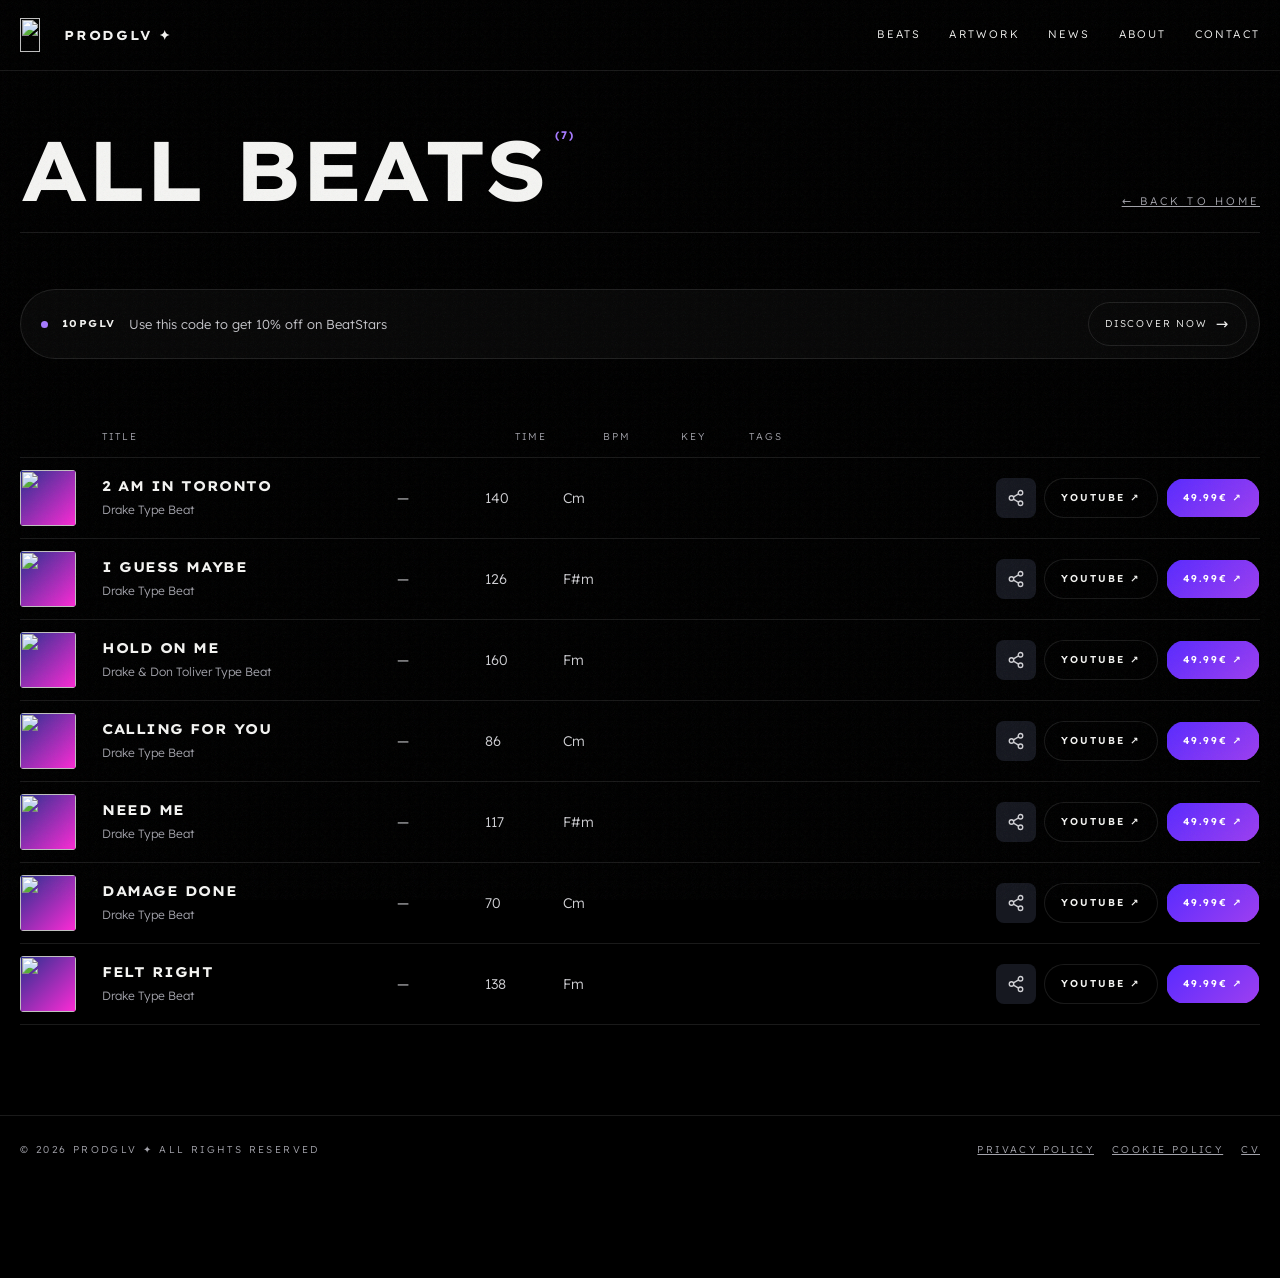
==== beats.html @ ba6c38db "Add files via upload" ====
<!DOCTYPE html>
<html lang="en">
<head>
  <meta charset="utf-8">
  <meta name="viewport" content="width=device-width, initial-scale=1, viewport-fit=cover">
  <title>All beats — prodGLV</title>
  <meta name="description" content="All the beats by prodGLV. Listen, share and get them on BeatStars.">
  <link rel="icon" href="img/logo.png">
  <link href="https://fonts.googleapis.com/css2?family=Lexend+Exa:wght@400;700&family=Lexend:wght@300;400;600&display=swap" rel="stylesheet">
  <link rel="stylesheet" href="style.css">
</head>
<body>
<a class="skip" href="#list">Skip to content</a>
<div class="grain"></div>

<!-- ======== HEADER (same as the home page) ======== -->
<header>
  <div class="wrap bar">
    <a class="brand" href="index.html"><img src="images/imglogoglv.png" alt="" width="34" height="34">prodGLV ✦</a>
    <nav id="nav">
      <a href="beats.html">Beats</a><a href="index.html#artwork">Artwork</a><a href="index.html#news">News</a><a href="index.html#about">About</a><a href="index.html#contact">Contact</a>
    </nav>
    <button class="burger" id="bg">Menu</button>
  </div>
</header>

<!-- ======== ALL BEATS — the list is built from config.js ======== -->
<main class="bp">
  <div class="wrap">
    <div class="sh">
      <h2>All beats<sup id="count"></sup></h2>
      <small><a href="index.html#beats" style="text-decoration:underline">← Back to home</a></small>
    </div>

    <div class="chips" id="tagChips"></div>

    <div class="bl-cols" aria-hidden="true">
      <span></span><span>Title</span><span>Time</span><span>BPM</span><span>Key</span><span>Tags</span><span></span>
    </div>
    <div id="list"></div>
    <p class="bl-empty" id="empty" hidden>No beats with this tag yet.</p>
  </div>
</main>

<!-- ======== FOOTER ======== -->
<footer>
  <div class="wrap">
    <span>© 2026 prodGLV ✦ All rights reserved</span>
    <span class="fl"><a href="index.html#privacy">Privacy Policy</a><a href="index.html#cookies">Cookie Policy</a><a href="cv.html">CV</a></span>
  </div>
</footer>

<script src="config.js"></script>
<script src="beats.js"></script>
</body>
</html>
---- style.css ----
/* =====================================================================
   style.css  —  colours, fonts, layout. Change colours in the :root block.
   ===================================================================== */

/* To use Monument Extended: install it locally, or host the .otf/.woff2 and add it to src below */
@font-face {
  font-family: "GLV Display";
  src: local("Monument Extended Ultrabold"),local("MonumentExtended-Ultrabold"),local("Monument Extended");
  font-weight: 700;
}

:root {
  --bg: #000;
  --fg: #f4f4f2;
  --dim: #a3a3ab;
  --panel: #080809;
  --line: rgba(255,255,255,.1);
  --acc: #a77bff;
  --grad: linear-gradient(135deg, #5a2bff, #9d3ff0);
  --ice: #9ff4ff;
  --h: "GLV Display","Lexend Exa","Arial Black",Impact,sans-serif;
  --b: "Lexend",system-ui,sans-serif;
  color-scheme: dark;
  box-sizing: border-box;
  padding-top: env(safe-area-inset-top,0px);
  padding-bottom: env(safe-area-inset-bottom,0px);
}

html {
  scroll-behavior: smooth;
  scroll-padding-top: env(safe-area-inset-top,0px);
}

*,*::before,*::after {
  box-sizing: border-box;
}

body {
  margin: 0;
  background: var(--bg);
  color: var(--fg);
  font-family: var(--b);
  font-weight: 300;
  font-size: 15px;
  line-height: 1.6;
  overflow-x: hidden;
}

a {
  color: inherit;
}

.wrap {
  width: min(1240px,100% - 40px);
  margin: auto;
}

/* ============================================================
   VIDEO BACKGROUND
   ============================================================ */
.vid {
  position: fixed;
  inset: 0;
  z-index: -3;
  background: radial-gradient(ellipse at 70% 20%,#1a1c26,#000 65%);
}

.vid video {
  position: absolute;
  inset: 0;
  width: 100%;
  height: 100%;
  object-fit: cover;
  opacity: .75;
  display: none;
}

.vid video.on {
  display: block;
}

.shade {
  position: fixed;
  inset: 0;
  z-index: -2;
  background: linear-gradient(180deg,rgba(0,0,0,.35),rgba(0,0,0,.85));
  pointer-events: none;
}

.grain {
  position: fixed;
  inset: 0;
  z-index: 50;
  pointer-events: none;
  opacity: .06;
  background-image: url("data:image/svg+xml,%3Csvg xmlns='http://www.w3.org/2000/svg' width='160' height='160'%3E%3Cfilter id='n'%3E%3CfeTurbulence baseFrequency='.9' numOctaves='2'/%3E%3C/filter%3E%3Crect width='160' height='160' filter='url(%23n)'/%3E%3C/svg%3E");
}

header {
  position: fixed;
  left: 0;
  right: 0;
  top: env(safe-area-inset-top,0px);
  z-index: 30;
  background: rgba(0,0,0,.55);
  backdrop-filter: blur(14px);
  border-bottom: 1px solid var(--line);
}

.bar {
  display: flex;
  align-items: center;
  justify-content: space-between;
  padding: 18px 0;
}

.brand {
  font-family: var(--h);
  font-weight: 700;
  font-size: 13px;
  letter-spacing: .14em;
  text-decoration: none;
  text-transform: uppercase;
}

nav {
  display: flex;
  gap: 28px;
}

nav a {
  font-size: 11px;
  letter-spacing: .2em;
  text-transform: uppercase;
  text-decoration: none;
  position: relative;
}

nav a::after {
  content: "";
  position: absolute;
  left: 0;
  right: 100%;
  bottom: -4px;
  height: 1px;
  background: #fff;
  transition: right .4s;
}

nav a:hover::after {
  right: 0;
}

.burger {
  display: none;
  background: none;
  border: 0;
  color: #fff;
  font: inherit;
  font-size: 11px;
  letter-spacing: .2em;
  cursor: pointer;
}

/* ============================================================
   HERO
   ============================================================ */
.hero {
  position: relative;
  height: 100svh;
  min-height: 600px;
  display: flex;
  flex-direction: column;
  justify-content: flex-end;
  padding-bottom: 7vh;
  overflow: hidden;
}

.hero .wrap {
  position: relative;
}

.kick {
  font-size: 11px;
  letter-spacing: .3em;
  text-transform: uppercase;
  color: var(--dim);
  margin-bottom: 18px;
  display: flex;
  gap: 14px;
  align-items: center;
}

.kick::before {
  content: "";
  width: 40px;
  height: 1px;
  background: var(--dim);
}

h1 {
  font-family: var(--h);
  font-weight: 700;
  margin: 0;
  line-height: .9;
  font-size: clamp(40px,12.4vw,190px);
  letter-spacing: -.045em;
  text-transform: uppercase;
  will-change: transform;
}

h1 span {
  display: block;
  overflow: hidden;
}

h1 span i {
  display: block;
  font-style: normal;
  transform: translateY(105%);
  animation: up 1.1s cubic-bezier(.2,.8,.2,1) .2s forwards;
}

h1 em {
  font-style: normal;
  color: var(--fg);
}

.logo-slot {
  position: absolute;
  right: 0;
  top: -60vh;
  width: clamp(90px,14vw,170px);
  aspect-ratio: 1;
  border: 1px solid var(--line);
  border-radius: 50%;
  display: grid;
  place-items: center;
  font-size: 9px;
  letter-spacing: .2em;
  text-transform: uppercase;
  color: var(--dim);
  text-align: center;
  background: rgba(0,0,0,.4);
  backdrop-filter: blur(8px);
  overflow: hidden;
}

.logo-slot img {
  width: 100%;
  height: 100%;
  object-fit: cover;
}

.brand {
  display: flex;
  align-items: center;
  gap: 10px;
}

.brand img {
  height: 34px;
  width: auto;
}

.badge {
  position: absolute;
  right: 0;
  bottom: 2vh;
  width: clamp(100px,13vw,150px);
  animation: spin 18s linear infinite;
}

.badge text {
  font-family: var(--h);
  font-size: 7.4px;
  letter-spacing: 0;
  fill: var(--fg);
  text-transform: uppercase;
}

.herofoot {
  display: flex;
  justify-content: space-between;
  align-items: flex-end;
  gap: 20px;
  flex-wrap: wrap;
  margin-top: 34px;
  padding-right: clamp(120px,16vw,190px);
}

.herofoot p {
  max-width: 36ch;
  margin: 0;
  color: #b9b9bf;
}

.cta {
  display: flex;
  gap: 10px;
  flex-wrap: wrap;
}

.btn {
  --fi: var(--grad);
  display: inline-flex;
  align-items: center;
  gap: 10px;
  text-decoration: none;
  font-size: 11px;
  letter-spacing: .2em;
  text-transform: uppercase;
  font-weight: 600;
  padding: 15px 24px;
  border: 1px solid var(--line);
  border-radius: 99px;
  background-color: transparent;
  background-image: var(--fi);
  background-repeat: no-repeat;
  background-position: left;
  background-size: 0 100%;
  color: var(--fg);
  cursor: pointer;
  font-family: var(--b);
  transition: background-size .7s cubic-bezier(.65,0,.25,1),color .3s .15s,border-color .3s;
}

.btn:hover,.btn:focus-visible {
  background-size: 100% 100%;
  color: #fff;
  border-color: var(--acc);
}

.btn.p {
  --fi: linear-gradient(#fff, #fff);
  background-image: var(--fi), var(--grad);
  background-size: 0 100%, 100% 100%;
  color: #fff;
  border-color: transparent;
}

.btn.p:hover, .btn.p:focus-visible {
  background-size: 100% 100%, 100% 100%;
  color: #000;
}

.btn.p:hover,.btn.p:focus-visible {
  border-color: #fff;
}

.vload {
  position: absolute;
  left: 20px;
  bottom: 10px;
  font-size: 10px;
  letter-spacing: .2em;
  text-transform: uppercase;
  color: var(--dim);
  cursor: pointer;
  background: none;
  border: 0;
  font-family: var(--b);
  z-index: 2;
}

.vload:hover {
  color: #fff;
}

.scroll {
  position: absolute;
  left: 50%;
  bottom: 14px;
  font-size: 10px;
  letter-spacing: .3em;
  color: var(--dim);
  transform: translateX(-50%);
  animation: blink 2s infinite;
}

/* ============================================================
   SHARED / MARQUEE / TITLES
   ============================================================ */
.marq {
  border-block: 1px solid var(--line);
  overflow: hidden;
  white-space: nowrap;
  padding: 22px 0;
  background: rgba(0,0,0,.7);
}

.marq div {
  display: inline-block;
  font-family: var(--h);
  font-weight: 700;
  font-size: clamp(28px,5vw,64px);
  text-transform: uppercase;
  letter-spacing: -.03em;
  animation: mq 26s linear infinite;
  color: var(--fg);
}

.marq b {
  color: var(--acc);
  -webkit-text-stroke: 0;
  font-weight: 400;
  margin: 0 .5em;
}

section {
  padding: 130px 0;
  background: var(--bg);
  position: relative;
}

.sh {
  display: flex;
  justify-content: space-between;
  align-items: flex-end;
  gap: 20px;
  flex-wrap: wrap;
  margin-bottom: 56px;
  border-bottom: 1px solid var(--line);
  padding-bottom: 22px;
}

.sh small {
  font-size: 11px;
  letter-spacing: .28em;
  color: var(--dim);
  text-transform: uppercase;
}

h2 {
  font-family: var(--h);
  font-weight: 700;
  font-size: clamp(30px,6.6vw,96px);
  margin: 0;
  line-height: .95;
  letter-spacing: -.04em;
  text-transform: uppercase;
}

h2 sup {
  font-family: var(--b);
  font-size: 11px;
  letter-spacing: .2em;
  color: var(--acc);
  vertical-align: top;
  margin-left: 10px;
}

.chips {
  display: flex;
  gap: 8px;
  flex-wrap: wrap;
  margin-bottom: 34px;
}

.chip {
  font: inherit;
  font-size: 11px;
  letter-spacing: .16em;
  text-transform: uppercase;
  padding: 10px 18px;
  border-radius: 99px;
  border: 1px solid var(--line);
  background: none;
  color: var(--dim);
  cursor: pointer;
  transition: .3s;
}

.chip:hover {
  color: #fff;
  border-color: #fff;
}

.chip.on {
  background: var(--fg);
  color: #000;
  border-color: var(--fg);
}

/* ============================================================
   MUSIC CARDS (BEATS)
   ============================================================ */
.grid {
  display: grid;
  gap: 22px;
  grid-template-columns: repeat(auto-fill,minmax(270px,1fr));
}

.card {
  background: var(--panel);
  border: 1px solid var(--line);
  border-radius: 6px;
  overflow: hidden;
  transition: border-color .4s,opacity .4s,transform .4s;
}

.card:hover,.card.live {
  border-color: rgba(167,123,255,.6);
}

.card.hide {
  display: none;
}

/* beat card: title bar (track_01) + lift on hover */
.wt {
  display: flex;
  justify-content: space-between;
  align-items: center;
  padding: 9px 14px;
  font-family: var(--h);
  font-size: 8px;
  letter-spacing: .2em;
  text-transform: uppercase;
  color: var(--dim);
  border-bottom: 1px solid var(--line);
  background: linear-gradient(180deg, #171923, #0d0e15);
}

.wt b { display: flex; gap: 5px; }
.wt b i { width: 8px; height: 8px; border-radius: 50%; background: var(--line); }
.wt b i:first-child { background: var(--acc); }

.card.rv.in { transition: transform .5s cubic-bezier(.2,.7,.2,1), border-color .4s, opacity 1s; }
.card.rv.in:hover { transform: translateY(-6px); }

.cover {
  position: relative;
  aspect-ratio: 1;
  overflow: hidden;
  display: grid;
  place-items: center;
  transform-style: preserve-3d;
  transition: transform .25s ease-out;
  cursor: pointer;
}

.cover::before {
  content: "";
  position: absolute;
  inset: 0;
  background: radial-gradient(circle at 30% 20%,rgba(255,255,255,.25),transparent 50%),linear-gradient(180deg,transparent 40%,rgba(0,0,0,.6));
}

.cover img {
  position: absolute;
  inset: 0;
  width: 100%;
  height: 100%;
  object-fit: cover;
}

.cover em {
  position: relative;
  font-family: var(--h);
  font-style: normal;
  font-weight: 700;
  font-size: clamp(40px,6vw,70px);
  letter-spacing: -.05em;
  color: rgba(255,255,255,.92);
  mix-blend-mode: overlay;
}

.num {
  background: rgba(0,0,0,.65);
  padding: 3px 8px;
  border-radius: 99px;
  position: absolute;
  left: 14px;
  top: 12px;
  font-size: 10px;
  letter-spacing: .2em;
  color: rgba(255,255,255,.8);
  z-index: 2;
}

.play {
  position: absolute;
  right: 14px;
  bottom: 14px;
  z-index: 2;
  width: 50px;
  height: 50px;
  border-radius: 50%;
  border: 0;
  background: var(--fg);
  color: #000;
  font-size: 13px;
  cursor: pointer;
  transition: transform .3s,background .3s;
}

.card:hover .play {
  transform: scale(1.1);
  background: var(--acc);
}

.eq {
  position: absolute;
  left: 14px;
  bottom: 14px;
  gap: 3px;
  align-items: flex-end;
  height: 26px;
  z-index: 2;
  display: none;
}

.eq i {
  width: 3px;
  background: var(--acc);
  animation: eq .6s ease-in-out infinite alternate;
}

.eq i:nth-child(2) {
  animation-delay: .15s;
}

.eq i:nth-child(3) {
  animation-delay: .3s;
}

.eq i:nth-child(4) {
  animation-delay: .45s;
}

.live .eq {
  display: flex;
}

.info {
  padding: 18px;
}

.info h3 {
  margin: 0;
  font-family: var(--h);
  font-weight: 700;
  font-size: 13px;
  letter-spacing: -.01em;
  text-transform: uppercase;
}

.meta {
  font-size: 12px;
  color: var(--dim);
  margin: 6px 0 16px;
}

.links {
  display: flex;
  gap: 8px;
  flex-wrap: wrap;
}

.links .btn {
  padding: 11px 16px;
  font-size: 10px;
}

/* ============================================================
   ARTWORK (falls while scrolling)
   ============================================================ */
#artwork {
  padding: 0;
  height: 340vh;
}

.stage {
  position: sticky;
  top: 0;
  height: 100svh;
  padding-top: 84px;
  display: flex;
  flex-direction: column;
  overflow: hidden;
}

.stage .sh {
  margin-bottom: 22px;
}

.cols {
  flex: 1;
  min-height: 0;
  display: grid;
  grid-template-columns: repeat(3,1fr);
  gap: 20px;
  overflow: hidden;
  position: relative;
  margin-bottom: 28px;
}

.col {
  display: flex;
  flex-direction: column;
  gap: 20px;
  will-change: transform;
}

.pc {
  position: relative;
  flex: 1;
  min-height: 0;
  overflow: hidden;
  border-radius: 4px;
  border: 1px solid var(--line);
}

.pc .ph {
  position: absolute;
  inset: 0;
  display: grid;
  place-items: end start;
  padding: 16px;
  transition: transform .9s cubic-bezier(.2,.8,.2,1);
}

.pc:hover .ph {
  transform: scale(1.07);
}

.pc img {
  position: absolute;
  inset: 0;
  width: 100%;
  height: 100%;
  object-fit: cover;
}

.pc span {
  background: rgba(0,0,0,.65);
  padding: 4px 10px;
  border-radius: 99px;
  position: relative;
  font-size: 10px;
  letter-spacing: .24em;
  text-transform: uppercase;
  text-shadow: 0 1px 8px #000;
}

.prog {
  position: absolute;
  right: 0;
  top: 0;
  bottom: 0;
  width: 2px;
  background: var(--line);
}

.prog i {
  display: block;
  width: 100%;
  height: 0;
  background: var(--grad);
}

/* ============================================================
   NEWS
   ============================================================ */
.row {
  display: grid;
  grid-template-columns: 140px 1fr 40px;
  gap: 24px;
  align-items: center;
  padding: 28px 0;
  border-bottom: 1px solid var(--line);
  text-decoration: none;
  transition: padding .4s,color .4s;
}

.row:hover {
  padding-left: 18px;
  color: var(--acc);
}

.row time {
  font-size: 11px;
  letter-spacing: .2em;
  color: var(--dim);
}

.row h3 {
  margin: 0 0 4px;
  font-family: var(--h);
  font-weight: 700;
  font-size: clamp(15px,2.2vw,24px);
  letter-spacing: -.02em;
  text-transform: uppercase;
}

.row p {
  margin: 0;
  color: var(--dim);
}

.row b {
  font-weight: 300;
  font-size: 22px;
  transition: transform .4s;
}

.row:hover b {
  transform: translateX(6px) rotate(-45deg);
}

/* ============================================================
   ABOUT
   ============================================================ */
.ab {
  display: grid;
  grid-template-columns: 1.2fr 1fr;
  gap: 60px;
  align-items: start;
}

.ab p {
  font-size: clamp(17px,2vw,24px);
  line-height: 1.5;
  color: #d0d0d4;
  margin: 0;
}

.stats {
  display: grid;
  grid-template-columns: 1fr 1fr;
  border-top: 1px solid var(--line);
}

.stats div {
  padding: 28px 0;
  border-bottom: 1px solid var(--line);
}

.stats div:nth-child(odd) {
  border-right: 1px solid var(--line);
  padding-right: 20px;
}

.stats div:nth-child(even) {
  padding-left: 24px;
}

.stats strong {
  display: block;
  font-family: var(--h);
  font-size: clamp(18px,2.6vw,32px);
  letter-spacing: -.05em;
}

.stats small {
  font-size: 11px;
  letter-spacing: .2em;
  color: var(--dim);
  text-transform: uppercase;
}

.soc {
  display: flex;
  gap: 10px;
  flex-wrap: wrap;
  margin-top: 44px;
}

footer {
  padding: 26px 0 120px;
  border-top: 1px solid var(--line);
  font-size: 10px;
  letter-spacing: .24em;
  text-transform: uppercase;
  color: var(--dim);
  background: var(--bg);
  position: relative;
}

footer .wrap {
  display: flex;
  justify-content: space-between;
  flex-wrap: wrap;
  gap: 10px;
}

.fbtn {
  font-size: 12px;
  padding: 20px 34px;
  gap: 14px;
}

.fbtn i {
  font-style: normal;
  transition: transform .5s;
  display: inline-block;
}

.fbtn[aria-expanded=true] i {
  transform: rotate(135deg);
}

.fp {
  width: 100%;
  max-height: 0;
  overflow: hidden;
  opacity: 0;
  transition: max-height .8s cubic-bezier(.2,.8,.2,1),opacity .6s;
}

.fp.open {
  max-height: 520px;
  opacity: 1;
}

.fp>div {
  border: 1px solid var(--line);
  border-radius: 6px;
  padding: 24px;
  display: grid;
  gap: 18px;
  max-width: 720px;
  background: var(--panel);
}

.fp small {
  font-size: 10px;
  letter-spacing: .24em;
  color: var(--dim);
  text-transform: uppercase;
}

.fp .chips {
  margin: 0;
}

.fp textarea {
  width: 100%;
  min-height: 110px;
  background: transparent;
  border: 1px solid var(--line);
  border-radius: 6px;
  color: var(--fg);
  font: inherit;
  padding: 14px;
  resize: vertical;
}

.fp textarea:focus {
  outline: none;
  border-color: var(--acc);
}

.fp .row2 {
  display: flex;
  gap: 10px;
  flex-wrap: wrap;
}

/* ============================================================
   MINI PLAYER
   ============================================================ */
.mp {
  position: fixed;
  left: 50%;
  bottom: calc(16px + env(safe-area-inset-bottom,0px));
  transform: translate(-50%,160%);
  z-index: 40;
  width: min(560px,100% - 28px);
  display: flex;
  align-items: center;
  gap: 14px;
  padding: 10px 14px;
  border: 1px solid var(--line);
  border-radius: 99px;
  background: rgba(10,10,12,.82);
  backdrop-filter: blur(16px);
  transition: transform .6s cubic-bezier(.2,.8,.2,1);
}

.mp.show {
  transform: translate(-50%,0);
}

.mp button {
  width: 38px;
  height: 38px;
  border-radius: 50%;
  border: 0;
  background: var(--acc);
  color: #000;
  cursor: pointer;
  flex: none;
}

.mp div {
  flex: 1;
  min-width: 0;
}

.mp strong {
  display: block;
  font-size: 11px;
  letter-spacing: .16em;
  text-transform: uppercase;
  white-space: nowrap;
  overflow: hidden;
  text-overflow: ellipsis;
}

.pb {
  height: 2px;
  background: var(--line);
  margin-top: 6px;
  border-radius: 2px;
  overflow: hidden;
}

.pb i {
  display: block;
  height: 100%;
  width: 0;
  background: var(--grad);
}

.mp a {
  font-size: 10px;
  letter-spacing: .2em;
  text-transform: uppercase;
  text-decoration: none;
  color: var(--dim);
  padding-right: 6px;
}

.mp a:hover {
  color: #fff;
}

/* ============================================================
   CURSOR
   ============================================================ */
.cur {
  position: fixed;
  left: 0;
  top: 0;
  z-index: 60;
  pointer-events: none;
  width: 12px;
  height: 12px;
  border-radius: 50%;
  background: var(--acc);
  mix-blend-mode: difference;
  display: none;
  transition: width .3s,height .3s;
  display: none;
  align-items: center;
  justify-content: center;
  font-size: 0;
  color: #000;
  letter-spacing: .15em;
}

.cur.big2 {
  width: 78px;
  height: 78px;
  mix-blend-mode: normal;
  font-size: 10px;
  font-weight: 600;
}

@media (pointer:fine) {
  .cur {
    display: flex;
  }
}

.rv {
  opacity: 0;
  transform: translateY(40px);
  transition: opacity 1s cubic-bezier(.2,.8,.2,1),transform 1s cubic-bezier(.2,.8,.2,1);
}

.rv.in {
  opacity: 1;
  transform: none;
}

@keyframes fl {
  50% {
    transform: translateY(-14px);
  }
}

@keyframes up {
  to {
    transform: none;
  }
}

@keyframes spin {
  to {
    transform: rotate(360deg);
  }
}

@keyframes mq {
  to {
    transform: translateX(-50%);
  }
}

@keyframes eq {
  from {
    height: 4px;
  }
  to {
    height: 26px;
  }
}

@keyframes blink {
  50% {
    opacity: .3;
  }
}

@media (max-width:820px) {
  nav {
    display: none;
  }
  .burger {
    display: block;
  }
  nav.open {
    display: flex;
    flex-direction: column;
    position: absolute;
    left: 0;
    right: 0;
    top: 100%;
    padding: 20px;
    background: #000;
    gap: 18px;
    mix-blend-mode: normal;
  }
  section {
    padding: 80px 0;
  }
  .ab {
    grid-template-columns: 1fr;
    gap: 36px;
  }
  .row {
    grid-template-columns: 1fr 30px;
  }
  .row time {
    grid-column: 1/-1;
  }
  .cols {
    grid-template-columns: 1fr 1fr;
  }
  .col:nth-child(3) {
    display: none;
  }
  .herofoot {
    padding-right: 0;
  }
  .badge {
    display: none;
  }
}

@media (prefers-reduced-motion:reduce) {
  * {
    animation: none!important;
    transition: none!important;
    scroll-behavior: auto;
  }
  .rv {
    opacity: 1;
    transform: none;
  }
  h1 span i {
    transform: none;
  }
}

.skip {
  position: absolute;
  left: -999px;
  top: 8px;
  z-index: 100;
  background: var(--acc);
  color: #000;
  padding: 10px 16px;
}

.skip:focus {
  left: 8px;
}

:focus-visible {
  outline: 2px solid var(--acc);
  outline-offset: 3px;
}

::placeholder {
  color: #9b9ba3;
}

.bw {
  display: grid;
  grid-template-columns: minmax(130px,230px) 1fr auto;
  gap: 28px;
  align-items: center;
  border: 1px solid var(--line);
  border-radius: 6px;
  padding: 20px;
  background: linear-gradient(100deg,#0d0f16,#050507);
}

.bwc {
  aspect-ratio: 1;
  border-radius: 4px;
  display: grid;
  place-items: center;
  font-size: 40px;
  color: #000;
  overflow: hidden;
  position: relative;
}

.bwc img {
  position: absolute;
  inset: 0;
  width: 100%;
  height: 100%;
  object-fit: cover;
}

.lab {
  font-size: 11px;
  letter-spacing: .24em;
  text-transform: uppercase;
  color: var(--acc);
}

.bwi h3 {
  font-family: var(--h);
  font-size: clamp(20px,3vw,36px);
  letter-spacing: -.04em;
  margin: 8px 0;
  text-transform: uppercase;
}

.bwi p {
  color: var(--dim);
  margin: 0 0 18px;
  max-width: 52ch;
}

.bwd {
  font-family: var(--h);
  font-weight: 700;
  font-size: clamp(34px,6vw,80px);
  letter-spacing: -.05em;
  background: var(--grad);
  -webkit-background-clip: text;
  background-clip: text;
  color: transparent;
}

.more {
  display: grid;
  place-items: center;
  border-style: dashed;
  min-height: 260px;
}

.more>div {
  padding: 24px;
  text-align: center;
}

.more small {
  display: block;
  font-size: 11px;
  letter-spacing: .24em;
  text-transform: uppercase;
  color: var(--dim);
  margin-bottom: 16px;
}

.more .links {
  justify-content: center;
}

.fl {
  display: flex;
  gap: 18px;
  flex-wrap: wrap;
}

.fl a,.fl button {
  background: none;
  border: 0;
  color: var(--dim);
  font: inherit;
  letter-spacing: inherit;
  text-transform: inherit;
  cursor: pointer;
  text-decoration: underline;
  padding: 0;
}

.fl a:hover,.fl button:hover {
  color: #fff;
}

.v {
  position: fixed;
  inset: 0;
  z-index: 80;
  background: #000;
  overflow: auto;
  display: none;
}

.v.open {
  display: block;
}

.vc {
  width: min(780px,100% - 40px);
  margin: auto;
  padding: 90px 0 120px;
  color: #d0d0d4;
}

.vc h2 {
  font-size: clamp(26px,5vw,52px);
  margin-bottom: 8px;
}

.vc h3 {
  font-family: var(--h);
  font-size: 13px;
  letter-spacing: .1em;
  text-transform: uppercase;
  margin: 34px 0 8px;
  color: #fff;
}

.vc a {
  color: var(--acc);
}

.vc li {
  margin: 6px 0;
}

.vc small {
  color: var(--dim);
}

.vx {
  position: fixed;
  top: calc(16px + env(safe-area-inset-top,0px));
  right: 20px;
  z-index: 90;
}

@media (max-width:820px) {
  .bw {
    grid-template-columns: 1fr;
  }
}


/* ============================================================
   CONTACT (email, social links and the "Contact me" panel)
   ============================================================ */
.ct {
  display: grid;
  gap: 22px;
  justify-items: start;
  max-width: 760px;
}

.ct h3 {
  margin: 0;
  font-family: var(--h);
  font-weight: 700;
  font-size: clamp(26px, 5.4vw, 64px);
  letter-spacing: -.05em;
  line-height: 1;
  text-transform: uppercase;
}

.ct h3 em { font-style: normal; color: var(--acc); }
.ct p { margin: 0; font-size: 16px; color: #d0d0d4; max-width: 56ch; }
.mail { font-size: 15px; letter-spacing: .05em; color: var(--fg); text-decoration: underline; text-underline-offset: 4px; }
.mail:hover { color: var(--acc); }
.ct .soc { margin-top: 6px; }
.ct .fp { margin-top: 4px; }
/* ============================================================
   BEAT OF THE WEEK: red theme (only affects #botw)
   To undo: delete this whole block.
   ============================================================ */
#botw {
  --acc:  #ff5a5a;                                        /* small red: label, hover border */
  --grad: linear-gradient(135deg, #a50f1c, #e0262f);      /* red gradient: the button */
}

#botw .bw {
  background: linear-gradient(100deg, #2a0508, #050507);  /* dark red box */
  border-color: rgba(255, 60, 60, .35);
}

#botw .bwd {
  background: linear-gradient(135deg, #ff2a2a, #ff7a3b);  /* the big -40% */
  -webkit-background-clip: text;
  background-clip: text;
  color: transparent;
}
/* ============================================================
   BEAT OF THE WEEK: grows + animated red RGB-style glow (PC only)
   To undo: delete this whole block.
   ============================================================ */
@property --a {
  syntax: "<angle>";
  initial-value: 0deg;
  inherits: false;
}

@keyframes botw-spin {
  to { --a: 360deg; }
}

@media (hover: hover) and (pointer: fine) {

  #botw .bw.rv.in {
    position: relative;
    isolation: isolate;
    background: none;                               /* the fill moves to ::after */
    transition: transform .5s cubic-bezier(.2, .7, .2, 1),
                box-shadow .5s ease,
                border-color .5s ease;
  }

  /* the spinning red light (hidden until hover) */
  #botw .bw::before {
    content: "";
    position: absolute;
    inset: -3px;
    z-index: -1;
    border-radius: inherit;
    background: conic-gradient(from var(--a),
                #ff1a1a, #8a0000, #ff5a3c, #d1001f, #4a0000, #ff1a1a);
    filter: blur(7px);                              /* softness of the glow */
    opacity: 0;
    transition: opacity .5s ease;
    animation: botw-spin 4s linear infinite;        /* speed: smaller = faster */
  }

  /* the dark box itself, drawn on top of the light */
  #botw .bw::after {
    content: "";
    position: absolute;
    inset: 0;
    z-index: -1;
    border-radius: inherit;
    background: linear-gradient(100deg, #2a0508, #050507);
  }

  #botw .bw.rv.in:hover {
    transform: scale(1.03);
    z-index: 2;
    border-color: rgba(255, 60, 60, .8);
    box-shadow: 0 0 60px rgba(255, 30, 30, .25);
  }

  #botw .bw.rv.in:hover::before { opacity: 1; }
}
/* ============================================================
   BEAT OF THE WEEK: big glowing "-40% / OFF" swap on hover (PC only)
   To undo: delete this whole block (and restore the script.js line).
   ============================================================ */
#botw .bwd {
  display: grid;
  justify-items: end;
  background: none;                       /* the gradient now lives on the two spans */
  -webkit-background-clip: border-box;
  background-clip: border-box;
  color: inherit;
}

#botw .bwd span {
  grid-area: 1 / 1;                       /* both words sit in the same spot */
  background: linear-gradient(135deg, #ff2a2a, #fffb01);
  -webkit-background-clip: text;
  background-clip: text;
  color: transparent;
}

#botw .bwd .n { opacity: 1; }
#botw .bwd .o { opacity: 0; }             /* OFF is hidden until you hover */

@keyframes botw-show-n { 0%, 45% { opacity: 1; } 55%, 95% { opacity: 0; } 100% { opacity: 1; } }
@keyframes botw-show-o { 0%, 45% { opacity: 0; } 55%, 95% { opacity: 1; } 100% { opacity: 0; } }

@keyframes botw-pulse {
  from { filter: drop-shadow(0 0 8px  rgba(255, 40, 40, .55)) drop-shadow(0 0 22px rgba(255, 30, 30, .35)); }
  to   { filter: drop-shadow(0 0 16px rgba(255, 60, 60, .90)) drop-shadow(0 0 44px rgba(255, 30, 30, .60)); }
}

@media (hover: hover) and (pointer: fine) {

  #botw .bwd {
    transform-origin: right center;
    transition: transform .5s cubic-bezier(.2, .7, .2, 1);
  }

  #botw .bw:hover .bwd {
    transform: scale(1.18);                              /* how much bigger */
    animation: botw-pulse 1.2s ease-in-out infinite alternate;   /* pulsing red glow */
  }

  #botw .bw:hover .bwd .n { animation: botw-show-n 3s ease-in-out infinite; }
  #botw .bw:hover .bwd .o { animation: botw-show-o 3s ease-in-out infinite; }
}

/* ============================================================
   CARD PROGRESS RING + GLASS PLAYER
   (pairs with section 10 of script.js)
   REPLACES the earlier "AUDIO-REACTIVE EQUALIZER" CSS block.
   To undo: delete this whole block.
   ============================================================ */

/* ---- equalizer bars on the cover (kept from before) ---- */
.eq { left: 16px; bottom: 16px; gap: 3px; }
.eq i { width: 4px; border-radius: 2px; }

.eq.real i {
  animation: none;
  transition: height .06s linear;
  background: linear-gradient(180deg, var(--acc), #5a2bff);
}
.eq.real { filter: drop-shadow(0 0 6px rgba(157, 63, 240, .8)); }

/* ---- light line charging clockwise around the card ---- */
.card { position: relative; }

.ring {
  position: absolute;
  inset: 0;
  width: 100%;
  height: 100%;
  z-index: 5;
  pointer-events: none;
  overflow: visible;
  opacity: 0;
  transition: opacity .4s ease;
}
.card.has-ring .ring { opacity: 1; }

.ring path { fill: none; stroke-linecap: round; }
.ring .rt  { stroke: rgba(255, 255, 255, .10); }           /* faint full outline */
.ring .rp  {                                               /* the charging line */
  stroke: #e4d6ff;
  filter: drop-shadow(0 0 3px rgba(200, 170, 255, .95)) drop-shadow(0 0 9px rgba(157, 63, 240, .75));
}
.ring .rh  {                                               /* bright tip */
  fill: #fff;
  filter: drop-shadow(0 0 5px rgba(255, 255, 255, .95)) drop-shadow(0 0 12px rgba(157, 63, 240, .9));
}

/* ---- glass player (Apple-style) ---- */
#mp {
  background:
    linear-gradient(135deg, rgba(255, 255, 255, .18), rgba(255, 255, 255, .04)),
    rgba(14, 14, 20, .50);
  -webkit-backdrop-filter: blur(26px) saturate(1.8);
  backdrop-filter: blur(26px) saturate(1.8);
  border: 1px solid rgba(255, 255, 255, .24);
  box-shadow:
    inset 0 1px 0 rgba(255, 255, 255, .45),               /* bright top edge */
    inset 0 -1px 0 rgba(255, 255, 255, .08),
    0 14px 40px rgba(0, 0, 0, .45);
  transition: transform .6s cubic-bezier(.2, .8, .2, 1), box-shadow .8s ease;
}

#mp::before {                                              /* glossy reflection on top */
  content: "";
  position: absolute;
  inset: 0;
  z-index: -1;
  border-radius: inherit;
  background: linear-gradient(180deg, rgba(255, 255, 255, .30), rgba(255, 255, 255, 0) 48%);
  pointer-events: none;
}

#mp.on-air {                                               /* static soft white glow while playing */
  box-shadow:
    inset 0 1px 0 rgba(255, 255, 255, .55),
    inset 0 -1px 0 rgba(255, 255, 255, .10),
    0 0 22px rgba(255, 255, 255, .20),
    0 0 60px rgba(255, 255, 255, .10),
    0 14px 40px rgba(0, 0, 0, .45);
}

#mp button { background: rgba(255, 255, 255, .92); color: #0b0b10; }
#mp strong { color: #fff; }
#mp a      { color: rgba(255, 255, 255, .78); }
#mp a:hover { color: #fff; }
#mp .pb    { background: rgba(255, 255, 255, .22); }
#mp .pb i  { background: #fff; }

/* ============================================================
   BEAT COVER LIGHTS UP (inside only) + TRAVELLING HALO
   (pairs with section 11 of script.js)
   To undo: delete this whole block.
   ============================================================ */

/* the cover "switches on" while the beat plays */
.cover { transition: transform .25s ease-out, filter .9s ease; }
.card.live .cover { filter: brightness(1.22) saturate(1.12); }   /* 1.22 = 22% brighter */

/* soft light following the tip of the progress line */
.ring .rg {
  fill: rgba(196, 160, 255, .55);
  filter: blur(10px);
  transition: opacity .3s ease;
}

/* ============================================================
   HERO LOGO FLIP  +  SEEK BAR OF THE STICKY PLAYER
   (pairs with sections 12 and 13 of script.js)
   To undo: delete this whole block.
   ============================================================ */

/* ---- two logos flipping like a coin, next to "GLV" ---- */
h1 .spin {
  --logo-size: .8em;          /* same size as the old star (scales with the title) */
  --logo-shift: -.05em;       /* moves the logo up/down to line up with GLV */
  --flip-time: 7s;            /* one full turn = both logos shown once */
  display: inline-block;
  overflow: visible;
  width: var(--logo-size);
  height: var(--logo-size);
  margin-left: .1em;
  vertical-align: var(--logo-shift);
  perspective: 900px;
}

h1 .coin {
  display: block;
  overflow: visible;
  position: relative;
  width: 100%;
  height: 100%;
  transform-style: preserve-3d;
  animation: coin var(--flip-time, 7s) cubic-bezier(.65, 0, .25, 1) infinite;
}

.face {
  position: absolute;
  inset: 0;
  width: 100%;
  height: 100%;
  object-fit: contain;
  backface-visibility: hidden;
  -webkit-backface-visibility: hidden;
}
.face.b { transform: rotateY(180deg); }

/* shows logo A, turns edge-on (disappears), shows logo B, turns again... */
@keyframes coin {
  0%, 38%   { transform: rotateY(0deg); }
  50%, 88%  { transform: rotateY(180deg); }
  100%      { transform: rotateY(360deg); }
}

/* ---- seek bar ---- */
#mp .pb {
  position: relative;
  overflow: visible;
  height: 4px;
  cursor: pointer;
  touch-action: none;
  transition: height .2s ease;
}
#mp .pb::after { content: ""; position: absolute; inset: -14px 0; }      /* bigger hit area */
#mp .pb:hover, #mp .pb.drag, #mp .pb:focus-visible { height: 6px; }
#mp .pb i { border-radius: 3px; }

#mp .pb .th {
  position: absolute;
  top: 50%;
  left: 0;
  width: 13px;
  height: 13px;
  border-radius: 50%;
  background: #fff;
  box-shadow: 0 0 10px rgba(255, 255, 255, .8);
  transform: translate(-50%, -50%) scale(.4);
  opacity: 0;
  transition: opacity .2s ease, transform .2s ease;
  pointer-events: none;
}
#mp .pb:hover .th, #mp .pb.drag .th, #mp .pb:focus-visible .th { opacity: 1; transform: translate(-50%, -50%) scale(1); }
@media (hover: none) { #mp .pb .th { opacity: 1; transform: translate(-50%, -50%) scale(1); } }

/* ============================================================
   ARTWORK TITLE: letters swap with a vertical slide, one by one
   (pairs with section 14 of script.js)
   To undo: delete this whole block.
   ============================================================ */
#artwork h2 {
  --swap-time: 6s;            /* one full cycle (A→B→A) */
  --swap-step: .12s;          /* delay between one letter and the next */
}

#artwork h2 .sl {
  display: inline-grid;
  overflow: hidden;           /* hides the letter while it is outside the slot */
  height: .95em;
}

#artwork h2 .sl b {
  grid-area: 1 / 1;
  justify-self: center;
  font-weight: inherit;
  animation-duration: var(--swap-time);
  animation-timing-function: cubic-bezier(.7, 0, .2, 1);
  animation-iteration-count: infinite;
  animation-fill-mode: backwards;
  animation-delay: calc(var(--i) * var(--swap-step));
  will-change: transform;
}
#artwork h2 .l1 { animation-name: swap-out; }
#artwork h2 .l2 { animation-name: swap-in; }

/* first word slides down and leaves, second slides in from the top; then the reverse */
@keyframes swap-out {
  0%, 40%     { transform: translateY(0); }
  50%         { transform: translateY(100%); }
  50.01%, 90% { transform: translateY(-100%); }
  100%        { transform: translateY(0); }
}
@keyframes swap-in {
  0%, 40%     { transform: translateY(-100%); }
  50%, 90%    { transform: translateY(0); }
  100%        { transform: translateY(100%); }
}

/* "reduce motion": show only the first word, still */
@media (prefers-reduced-motion: reduce) {
  #artwork h2 .l2 { display: none; }
}

/* ============================================================
   "VIEW MORE" ROW UNDER THE ARTWORK (pairs with section 15)
   To undo: delete this whole block.
   ============================================================ */
.vm {
  flex: none;
  display: flex;
  justify-content: space-between;
  align-items: center;
  gap: 20px;
  padding: 18px 0 calc(18px + env(safe-area-inset-bottom, 0px));
  border-top: 1px solid var(--line);
  text-decoration: none;
  font-family: var(--h);
  font-weight: 700;
  font-size: clamp(13px, 1.6vw, 18px);
  letter-spacing: .14em;
  text-transform: uppercase;
  color: var(--fg);
  transition: color .3s ease, padding .4s ease;
}

.vm:hover, .vm:focus-visible { color: var(--acc); padding-left: 14px; }

.vm b {
  font-weight: 400;
  font-size: 1.6em;
  line-height: 1;
  transition: transform .4s ease;
}
.vm:hover b, .vm:focus-visible b { transform: translateX(6px) rotate(-45deg); }

@media (max-height: 480px) { .vm { padding-top: 10px; padding-bottom: 10px; } }   /* phones held sideways */

/* ============================================================
   BEATS CAROUSEL (home) + ALL-BEATS PAGE (beats.html)
   (pairs with section 16 of script.js and with beats.js)
   To undo: delete this whole block.
   ============================================================ */

/* ---------- carousel ---------- */
.card.more { display: none; }                        /* the old "More beats" card is replaced by "View all beats" */

.car { overflow: hidden; padding: 14px 0; margin: -14px 0; }   /* the padding leaves room for the hover lift */

#beatGrid {
  --gap: 24px;
  --per: 4;                                           /* beats visible at once */
  display: flex;
  gap: var(--gap);
  transition: transform .8s cubic-bezier(.2, .8, .2, 1);
  will-change: transform;
}
#beatGrid .card {
  flex: 0 0 calc((100% - (var(--per) - 1) * var(--gap)) / var(--per));
  min-width: 0;
}
@media (max-width: 1100px) { #beatGrid { --per: 2; } }
@media (max-width: 620px)  { #beatGrid { --per: 1; } }

.tools { display: flex; align-items: center; gap: 22px; }
.cc { display: flex; align-items: center; gap: 10px; font-size: 11px; letter-spacing: .2em; color: var(--dim); }
.cc button {
  width: 44px; height: 44px; border-radius: 50%;
  border: 1px solid var(--line); background: transparent; color: var(--fg);
  font-size: 18px; cursor: pointer; transition: background .3s, border-color .3s, opacity .3s;
}
.cc button:hover:not(:disabled) { background: var(--grad); border-color: transparent; }
.cc button:disabled { opacity: .3; cursor: default; }

.va {
  display: flex; justify-content: space-between; align-items: center; gap: 20px;
  margin-top: 36px; padding: 18px 0;
  border-top: 1px solid var(--line); text-decoration: none;
  font-family: var(--h); font-weight: 700; font-size: clamp(13px, 1.6vw, 18px);
  letter-spacing: .14em; text-transform: uppercase; color: var(--fg);
  transition: color .3s ease, padding .4s ease;
}
.va:hover, .va:focus-visible { color: var(--acc); padding-left: 14px; }
.va b { font-weight: 400; font-size: 1.6em; line-height: 1; transition: transform .4s ease; }
.va:hover b, .va:focus-visible b { transform: translateX(6px) rotate(-45deg); }

/* ---------- all-beats page ---------- */
.bp { padding: 130px 0 90px; }
.bp .chips { margin: 0 0 30px; }

.bl-cols, .bl-row {
  display: grid;
  grid-template-columns: 64px minmax(150px, 1.6fr) 70px 60px 50px minmax(170px, 2fr) auto;
  gap: 18px;
  align-items: center;
}
.bl-cols { padding: 12px 0; font-size: 10px; letter-spacing: .2em; text-transform: uppercase; color: var(--dim); }

.bl-row { position: relative; padding: 12px 0; border-top: 1px solid var(--line); transition: background .3s; }
.bl-row:last-child { border-bottom: 1px solid var(--line); }
.bl-row:hover { background: rgba(255, 255, 255, .03); }
.bl-row.live  { background: rgba(157, 63, 240, .10); }
.bl-row[hidden] { display: none; }

.bl-cov { position: relative; width: 56px; aspect-ratio: 1; padding: 0; border: 0; border-radius: 4px; overflow: hidden; cursor: pointer; display: grid; place-items: center; }
.bl-cov img { position: absolute; inset: 0; width: 100%; height: 100%; object-fit: cover; }
.bl-play { position: relative; z-index: 1; width: 100%; height: 100%; display: grid; place-items: center; background: rgba(0, 0, 0, .5); color: #fff; font-size: 14px; opacity: 0; transition: opacity .25s; }
.bl-row:hover .bl-play, .bl-row.live .bl-play, .bl-cov:focus-visible .bl-play { opacity: 1; }
@media (hover: none) { .bl-play { opacity: 1; background: rgba(0, 0, 0, .35); } }

.bl-t h3 { margin: 0; font-family: var(--h); font-size: 14px; letter-spacing: .04em; text-transform: uppercase; }
.bl-t small { color: var(--dim); font-size: 12px; }
.bl-meta { display: contents; }                     /* time / BPM / key are separate columns on desktop */
.bl-meta span { font-size: 14px; color: #d0d0d4; }

.bl-tags { display: flex; flex-wrap: wrap; gap: 6px; }
.bl-tag { font: inherit; font-size: 12px; padding: 6px 12px; border-radius: 99px; border: 0; background: #161820; color: #d0d0d4; cursor: pointer; transition: background .3s, color .3s; }
.bl-tag:hover { background: var(--grad); color: #fff; }

.bl-act { display: flex; gap: 8px; align-items: center; justify-content: flex-end; }
.bl-act .btn { padding: 11px 16px; font-size: 10px; }
.bl-share { width: 40px; height: 40px; border-radius: 8px; border: 0; background: #161820; color: #d0d0d4; cursor: pointer; display: grid; place-items: center; transition: background .3s, color .3s; }
.bl-share:hover, .bl-share.ok { background: var(--grad); color: #fff; }

.bl-prog { position: absolute; left: 0; right: 0; bottom: -1px; height: 2px; }
.bl-prog i { display: block; height: 100%; width: 0; background: var(--grad); }

.bl-empty { padding: 40px 0; color: var(--dim); }

@media (max-width: 1000px) {
  .bl-cols { display: none; }
  .bl-row { grid-template-columns: 64px 1fr auto; grid-template-areas: "cov t act" "cov meta act" "tags tags tags"; row-gap: 10px; }
  .bl-cov { grid-area: cov; } .bl-t { grid-area: t; } .bl-meta { grid-area: meta; display: flex; gap: 14px; }
  .bl-tags { grid-area: tags; } .bl-act { grid-area: act; }
  .bl-act .btn.y { display: none; }
}
@media (max-width: 620px) {
  .bl-row { grid-template-columns: 64px 1fr; grid-template-areas: "cov t" "cov meta" "tags tags" "act act"; }
  .bl-act { justify-content: flex-start; }
  .bl-act .btn.y { display: inline-flex; }
}

/* ============================================================
   BOTTOM PLAYER OF THE BEATS PAGE (blurred cover + waveform)
   (pairs with section 5 of beats.js)
   To undo: delete this whole block.
   ============================================================ */
.bl-row { cursor: pointer; }
body.has-player .bp { padding-bottom: 240px; }          /* keeps the last rows above the player */

.bpl {
  position: fixed;
  left: 50%;
  bottom: calc(14px + env(safe-area-inset-bottom, 0px));
  z-index: 60;
  padding: 0;
  width: min(980px, 100% - 24px);
  border-radius: 22px;
  overflow: hidden;
  background: #0b0b10;
  border: 1px solid rgba(255, 255, 255, .24);
  box-shadow: inset 0 1px 0 rgba(255, 255, 255, .4), 0 20px 60px rgba(0, 0, 0, .55);
  transform: translate(-50%, 130%);                     /* hidden below the screen */
  visibility: hidden;
  transition: transform .7s cubic-bezier(.2, .8, .2, 1), visibility 0s .7s;
}
.bpl.show { transform: translate(-50%, 0); visibility: visible; transition: transform .7s cubic-bezier(.2, .8, .2, 1); }

.bpl-bg {                                               /* the beat cover, blurred */
  position: absolute;
  inset: -50px;
  background-size: cover;
  background-position: center;
  filter: blur(36px) saturate(1.5);
  transform: scale(1.15);
}
.bpl::before {                                          /* dark tint + soft top reflection (keeps text readable) */
  content: "";
  position: absolute;
  inset: 0;
  z-index: 1;
  background: linear-gradient(180deg, rgba(255, 255, 255, .12), transparent 40%), rgba(6, 6, 10, .58);
}

.bpl-in { position: relative; z-index: 2; display: grid; grid-template-columns: 84px 1fr auto; gap: 18px; align-items: center; padding: 16px 18px; }
.bpl-cov { width: 84px; aspect-ratio: 1; border-radius: 10px; background-size: cover; background-position: center; box-shadow: 0 6px 20px rgba(0, 0, 0, .5); }
.bpl-mid { display: grid; gap: 6px; min-width: 0; }
.bpl-head { display: flex; align-items: baseline; gap: 12px; min-width: 0; }
.bpl-t { font-family: var(--h); font-size: 14px; letter-spacing: .04em; text-transform: uppercase; color: #fff; white-space: nowrap; overflow: hidden; text-overflow: ellipsis; }
.bpl-g { color: rgba(255, 255, 255, .78); font-size: 12px; white-space: nowrap; }

.bpl-wave { position: relative; height: 56px; cursor: pointer; touch-action: none; }
.bpl-wave canvas { width: 100%; height: 100%; display: block; }
.bpl-tip {
  position: absolute; top: -26px; padding: 3px 8px; border-radius: 6px;
  background: rgba(0, 0, 0, .7); color: #fff; font-size: 11px; letter-spacing: .08em;
  transform: translateX(-50%); opacity: 0; pointer-events: none; transition: opacity .15s;
}
.bpl-wave:hover .bpl-tip, .bpl-wave.drag .bpl-tip { opacity: 1; }
.bpl-time { display: flex; justify-content: space-between; font-size: 11px; letter-spacing: .1em; color: rgba(255, 255, 255, .88); }

.bpl-ctl { display: flex; align-items: center; gap: 12px; }
.bpl-play { width: 52px; height: 52px; border-radius: 50%; border: 0; background: rgba(255, 255, 255, .95); color: #0b0b10; font-size: 15px; cursor: pointer; transition: transform .25s; }
.bpl-play:hover { transform: scale(1.08); }
.bpl-buy { padding: 12px 18px; font-size: 10px; }
.bpl-x { width: 38px; height: 38px; border-radius: 50%; border: 1px solid rgba(255, 255, 255, .35); background: rgba(0, 0, 0, .25); color: #fff; cursor: pointer; transition: background .3s; }
.bpl-x:hover { background: rgba(255, 255, 255, .2); }

@media (max-width: 620px) {
  .bpl-in { grid-template-columns: 56px 1fr; grid-template-areas: "cov mid" "ctl ctl"; gap: 12px; padding: 14px; }
  .bpl-cov { grid-area: cov; width: 56px; }
  .bpl-mid { grid-area: mid; }
  .bpl-ctl { grid-area: ctl; justify-content: space-between; }
  .bpl-wave { height: 48px; }
  .bpl-g { display: none; }
  body.has-player .bp { padding-bottom: 260px; }
}

/* ============================================================
   PASSWORD-PROTECTED CV PAGE (cv.html)
   To undo: delete this whole block.
   ============================================================ */
.cvp { min-height: 100svh; display: grid; place-items: center; padding: 130px 0 80px; }

.cvbox {
  width: min(520px, 100%);
  margin: auto;
  padding: 32px;
  border: 1px solid rgba(255, 255, 255, .22);
  border-radius: 18px;
  background: linear-gradient(135deg, rgba(255, 255, 255, .10), rgba(255, 255, 255, .03)), rgba(14, 14, 20, .55);
  -webkit-backdrop-filter: blur(24px);
  backdrop-filter: blur(24px);
  box-shadow: inset 0 1px 0 rgba(255, 255, 255, .35), 0 20px 60px rgba(0, 0, 0, .5);
  display: grid;
  gap: 18px;
}
.cvbox h2 { margin: 0; }
.cvbox p { margin: 0; color: #d0d0d4; }
.cv-lab { font-size: 11px; letter-spacing: .24em; text-transform: uppercase; color: var(--acc); }

#lock { display: grid; gap: 14px; }
#lock .btn { justify-self: start; }
.cv-pw {
  width: 100%;
  padding: 16px 20px;
  border-radius: 99px;
  border: 1px solid var(--line);
  background: rgba(255, 255, 255, .05);
  color: var(--fg);
  font: inherit;
  font-size: 16px;                       /* 16px stops iPhones from zooming in */
}
.cv-pw:focus { outline: none; border-color: var(--acc); }
.cv-sr { position: absolute; left: -9999px; }                /* label for screen readers only */
.cv-msg { min-height: 22px; font-size: 14px; color: var(--dim); }
.cv-msg.err { color: #ff8a8a; }
.cv-ok { color: var(--acc); font-weight: 600; letter-spacing: .08em; }
.cv-pw.shake { animation: cv-shake .4s; }
@keyframes cv-shake { 20%, 60% { transform: translateX(-8px); } 40%, 80% { transform: translateX(8px); } }

/* ============================================================
   BANNER OF THE BEATS PAGE (pairs with section 6 of beats.js)
   To undo: delete this whole block.
   ============================================================ */
.bn {
  --fill: linear-gradient(90deg, rgba(157, 63, 240, .30), rgba(90, 43, 255, .12));
  display: flex;
  align-items: center;
  gap: 14px;
  margin: 0 0 28px;
  padding: 12px 12px 12px 20px;
  border: 1px solid var(--line);
  border-radius: 99px;
  text-decoration: none;
  color: var(--fg);
  font-size: 13px;
  background-color: rgba(255, 255, 255, .03);
  background-image: var(--fill);
  background-repeat: no-repeat;
  background-position: left;
  background-size: 0 100%;                        /* the purple fill "loads" on hover */
  transition: background-size .8s cubic-bezier(.65, 0, .25, 1), border-color .4s;
}
.bn:hover, .bn:focus-visible { background-size: 100% 100%; border-color: rgba(167, 123, 255, .6); }

.bn-dot { width: 7px; height: 7px; border-radius: 50%; background: var(--acc); box-shadow: 0 0 0 0 rgba(167, 123, 255, .6); animation: bn-pulse 2.4s ease-out infinite; flex: none; }
@keyframes bn-pulse { 70%, 100% { box-shadow: 0 0 0 9px rgba(167, 123, 255, 0); } }

.bn-lab { font-family: var(--h); font-weight: 700; font-size: 10px; letter-spacing: .14em; text-transform: uppercase; white-space: nowrap; }
.bn-badge { padding: 3px 10px; border-radius: 99px; background: var(--grad); color: #fff; font-family: var(--h); font-weight: 700; font-size: 10px; letter-spacing: .06em; white-space: nowrap; }
.bn-txt { flex: 1; min-width: 0; color: #c9c9ce; }
.bn-go { display: flex; align-items: center; gap: 8px; padding: 9px 16px; border-radius: 99px; border: 1px solid var(--line); font-size: 10px; letter-spacing: .18em; text-transform: uppercase; white-space: nowrap; transition: border-color .3s; }
.bn-go b { font-weight: 400; font-size: 15px; transition: transform .4s; }
.bn:hover .bn-go b, .bn:focus-visible .bn-go b { transform: translateX(5px) rotate(-45deg); }
.bn:hover .bn-go { border-color: rgba(255, 255, 255, .5); }

@media (max-width: 760px) {
  .bn { flex-wrap: wrap; border-radius: 22px; padding: 14px 16px; row-gap: 8px; }
  .bn { gap: 8px 10px; }
  .bn-lab { font-size: 9px; letter-spacing: .1em; }
  .bn-go { margin-left: auto; padding: 6px 11px; letter-spacing: .12em; gap: 6px; }   /* "See it" stays on the first row */
  .bn-txt { flex: 1 1 100%; order: 5; }
}

/* ============================================================
   BEATS LIST: CASCADE + HOVER FLASH   |   ARTWORK VIEWER
   (pairs with section 7 of beats.js and section 17 of script.js)
   To undo: delete this whole block.
   ============================================================ */

/* ---------- beats page: rows appear one after the other ---------- */
@keyframes bl-in    { from { opacity: 0; transform: translateY(24px); } }
@keyframes bl-flash { 0% { opacity: .9; } 100% { opacity: 0; } }

.bl-row {
  overflow: hidden;
  animation: bl-in .75s cubic-bezier(.2, .8, .2, 1) both;
  animation-delay: calc(min(var(--i, 0), 14) * 90ms + 150ms);       /* 70ms between rows */
}

/* ---------- hover: a light white streak crosses the row + a soft flash (mouse only) ---------- */
.bl-row::before, .bl-row::after { content: ""; position: absolute; inset: 0; pointer-events: none; z-index: 1; }
.bl-row::before { background: linear-gradient(100deg, transparent 35%, rgba(255, 255, 255, .16) 50%, transparent 65%); transform: translateX(-110%); }
.bl-row::after  { background: radial-gradient(ellipse at var(--mx, 50%) 50%, rgba(255, 255, 255, .24), transparent 62%); opacity: 0; }

@media (hover: hover) {
  .bl-row:hover { background: rgba(255, 255, 255, .04); box-shadow: inset 0 0 0 1px rgba(255, 255, 255, .10), 0 0 26px rgba(255, 255, 255, .06); }
  .bl-row:hover::before { transform: translateX(110%); transition: transform .9s cubic-bezier(.2, .7, .2, 1); }
  .bl-row:hover::after  { animation: bl-flash .7s ease-out; }
}

/* ---------- artwork viewer ---------- */
.lb { position: fixed; inset: 0; z-index: 55; visibility: hidden; }
.lb.open, .lb.closing { visibility: visible; }

.lb-bg {
  position: absolute; inset: 0;
  background: rgba(5, 5, 8, .72);
  -webkit-backdrop-filter: blur(8px); backdrop-filter: blur(8px);
  opacity: 0; transition: opacity .45s ease;
}
.lb.open .lb-bg { opacity: 1; }

.lb-card {
  position: fixed; overflow: hidden; background: #0b0b10;
  border: 1px solid rgba(255, 255, 255, .22);
  box-shadow: 0 30px 80px rgba(0, 0, 0, .6);
}
.lb-card img, .lb-ph { position: absolute; inset: 0; width: 100%; height: 100%; object-fit: cover; display: block; }

.lb-ui { position: fixed; opacity: 0; transition: opacity .35s ease; pointer-events: none; }
.lb-ui.show { opacity: 1; }
.lb-ui button { pointer-events: auto; }
.lb-x {
  position: absolute; top: -50px; right: 0; width: 40px; height: 40px; border-radius: 50%;
  border: 1px solid rgba(255, 255, 255, .35); background: rgba(0, 0, 0, .35); color: #fff; cursor: pointer; transition: background .3s;
}
.lb-x:hover { background: rgba(255, 255, 255, .2); }
.lb-bar { position: absolute; top: 100%; left: 0; right: 0; margin-top: 12px; display: flex; justify-content: space-between; align-items: center; gap: 12px; color: #fff; }
.lb-t { font-family: var(--h); font-weight: 700; font-size: 12px; letter-spacing: .1em; text-transform: uppercase; white-space: nowrap; overflow: hidden; text-overflow: ellipsis; }
.lb-nav { display: flex; align-items: center; gap: 10px; font-size: 11px; letter-spacing: .16em; color: rgba(255, 255, 255, .85); white-space: nowrap; }
.lb-nav button { width: 36px; height: 36px; border-radius: 50%; border: 1px solid rgba(255, 255, 255, .3); background: transparent; color: #fff; cursor: pointer; transition: background .3s; }
.lb-nav button:hover { background: rgba(255, 255, 255, .2); }
.pc { cursor: pointer; }
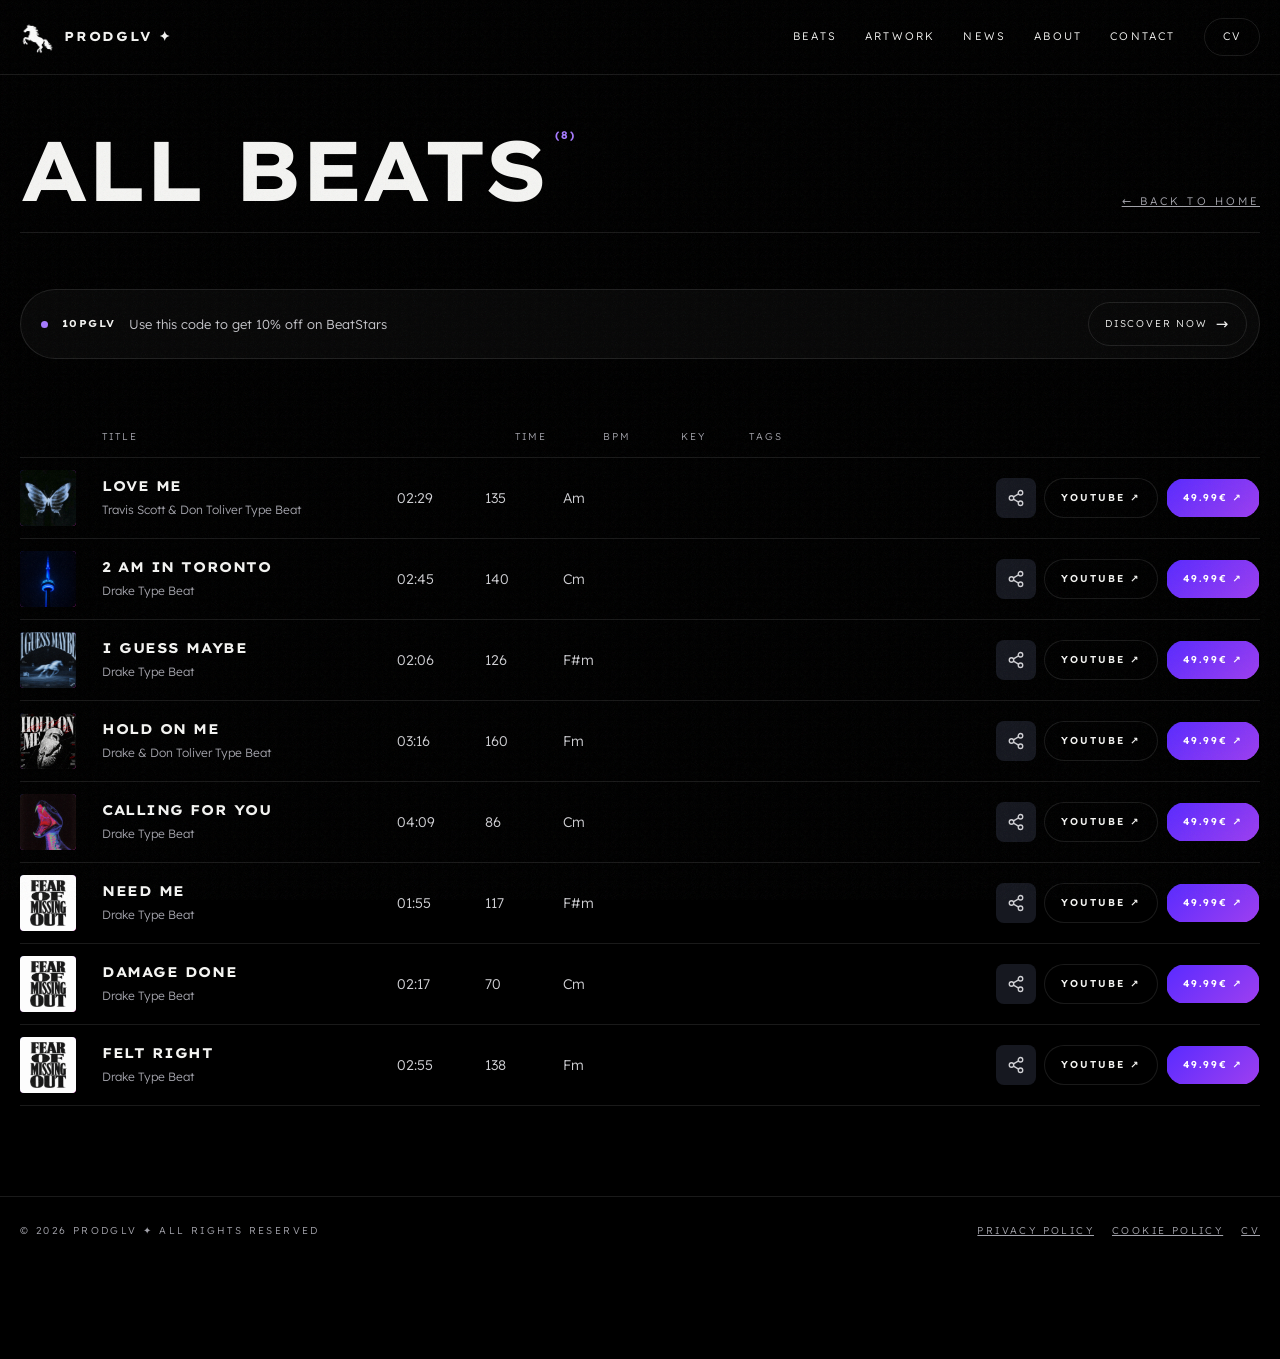
==== commit f5827f37: "Add files via upload" ====
--- a/beats.html
+++ b/beats.html
@@ -5,7 +5,9 @@
   <meta name="viewport" content="width=device-width, initial-scale=1, viewport-fit=cover">
   <title>All beats — prodGLV</title>
   <meta name="description" content="All the beats by prodGLV. Listen, share and get them on BeatStars.">
-  <link rel="icon" href="img/logo.png">
+  <link rel="icon" href="images/favicon-32.png" sizes="32x32" type="image/png">
+  <link rel="icon" href="images/favicon.svg" type="image/svg+xml">
+  <link rel="apple-touch-icon" href="images/apple-touch-icon.png">
   <link href="https://fonts.googleapis.com/css2?family=Lexend+Exa:wght@400;700&family=Lexend:wght@300;400;600&display=swap" rel="stylesheet">
   <link rel="stylesheet" href="style.css">
 </head>
@@ -18,7 +20,7 @@
   <div class="wrap bar">
     <a class="brand" href="index.html"><img src="images/imglogoglv.png" alt="" width="34" height="34">prodGLV ✦</a>
     <nav id="nav">
-      <a href="beats.html">Beats</a><a href="index.html#artwork">Artwork</a><a href="index.html#news">News</a><a href="index.html#about">About</a><a href="index.html#contact">Contact</a>
+      <a href="beats.html">Beats</a><a href="index.html#artwork">Artwork</a><a href="index.html#news">News</a><a href="index.html#about">About</a><a href="index.html#contact">Contact</a><a class="nav-cv" href="cv.html">CV</a>
     </nav>
     <button class="burger" id="bg">Menu</button>
   </div>
--- a/style.css
+++ b/style.css
@@ -2120,4 +2120,95 @@
 .lb-nav { display: flex; align-items: center; gap: 10px; font-size: 11px; letter-spacing: .16em; color: rgba(255, 255, 255, .85); white-space: nowrap; }
 .lb-nav button { width: 36px; height: 36px; border-radius: 50%; border: 1px solid rgba(255, 255, 255, .3); background: transparent; color: #fff; cursor: pointer; transition: background .3s; }
 .lb-nav button:hover { background: rgba(255, 255, 255, .2); }
-.pc { cursor: pointer; }+.pc { cursor: pointer; }
+
+/* ============================================================
+   "NEW" TAG + RANK-STYLE REVEAL (pairs with section 18 of script.js)
+   To undo: delete this whole block.
+   ============================================================ */
+
+/* --p is the position of the diagonal flash: -30% = before the card, 130% = after it */
+@property --p { syntax: "<percentage>"; inherits: true; initial-value: 130%; }
+@keyframes first-reveal { from { --p: -30%; } to { --p: 130%; } }
+
+/* when the card scrolls into view the flash crosses it and reveals it (once) */
+.card.first.rv.in { animation: first-reveal 2.0s cubic-bezier(.55, 0, .25, 1) .2s backwards; }
+
+.card.first .wt, .card.first .cover, .card.first .info {
+  -webkit-mask-image: linear-gradient(115deg, #000 calc(var(--p) - 3%), transparent var(--p));
+  mask-image: linear-gradient(115deg, #000 calc(var(--p) - 3%), transparent var(--p));
+}
+
+/* the metallic flash itself */
+.card.first::after {
+  content: ""; position: absolute; inset: 0; z-index: 6; pointer-events: none; mix-blend-mode: screen;
+  background:
+    linear-gradient(115deg, transparent calc(var(--p) - 26%), rgba(255, 255, 255, .55) calc(var(--p) - 25.5%), transparent calc(var(--p) - 24.5%)),
+    linear-gradient(115deg,
+      transparent calc(var(--p) - 18%),
+      rgba(170, 150, 255, .30) calc(var(--p) - 12%),
+      rgba(225, 232, 250, .75) calc(var(--p) - 5%),
+      #ffffff calc(var(--p) - 1.5%),
+      rgba(130, 110, 220, .9) var(--p),
+      transparent calc(var(--p) + 1%));
+}
+
+/* metallic NEW tag */
+.new-tag {
+  position: absolute; top: 12px; right: 12px; z-index: 3; overflow: hidden;
+  padding: 4px 11px; border-radius: 99px;
+  font-family: var(--h); font-weight: 700; font-size: 9px; letter-spacing: .16em; color: #0b0b10;
+  background: linear-gradient(135deg, #f4f6ff 0%, #aeb9d6 38%, #ffffff 52%, #8f9dc0 100%);
+  box-shadow: 0 0 12px rgba(190, 200, 255, .55), inset 0 1px 0 rgba(255, 255, 255, .8);
+}
+.new-tag::after {                                /* small shine that passes over the tag every few seconds */
+  content: ""; position: absolute; inset: 0;
+  background: linear-gradient(115deg, transparent 35%, rgba(255, 255, 255, .95) 50%, transparent 65%);
+  transform: translateX(-120%); animation: tag-shine 3.6s ease-in-out 1.6s infinite;
+}
+@keyframes tag-shine { 0%, 55% { transform: translateX(-120%); } 100% { transform: translateX(120%); } }
+
+/* ============================================================
+   CV BUTTON IN THE HEADER  +  LIGHT FLASH RISING FROM BELOW
+   (the flash pairs with section 19 of script.js and the "NEW tag + reveal" block)
+   To undo: delete this whole block.
+   ============================================================ */
+
+/* ---------- "CV" button in the menu ---------- */
+nav a.nav-cv {
+  padding: 9px 18px;
+  border: 1px solid var(--line);
+  border-radius: 99px;
+  color: var(--fg);
+  transition: background .35s, border-color .35s, color .35s;
+}
+nav a.nav-cv::after { display: none; }                      /* no underline: it is a button */
+nav a.nav-cv:hover, nav a.nav-cv:focus-visible { background: var(--grad); border-color: transparent; color: #fff; }
+
+@media (max-width: 820px) {
+  nav.open a.nav-cv { align-self: flex-start; }             /* inside the phone menu */
+}
+
+/* ---------- light that rises from under the beat to above it (also outside the card) ---------- */
+.rise-wrap {
+  position: absolute; left: 0; width: 100%; z-index: 20;
+  overflow: hidden;                        /* the light never makes the page scroll sideways */
+  pointer-events: none;
+  mix-blend-mode: screen;                  /* adds light on top of whatever is underneath */
+}
+.rise-beam {
+  position: absolute;
+  /* white core with a violet glow above and below; change the colours here */
+  background: linear-gradient(to top,
+    transparent 0%,
+    rgba(140, 90, 255, .30) 28%,
+    rgba(255, 255, 255, .95) 50%,
+    rgba(140, 90, 255, .30) 72%,
+    transparent 100%);
+  -webkit-mask-image: linear-gradient(to right, transparent, #000 22%, #000 78%, transparent);   /* soft sides */
+  mask-image: linear-gradient(to right, transparent, #000 22%, #000 78%, transparent);
+  filter: blur(4px);
+  will-change: transform, opacity;
+}
+
+nav { align-items: center; }
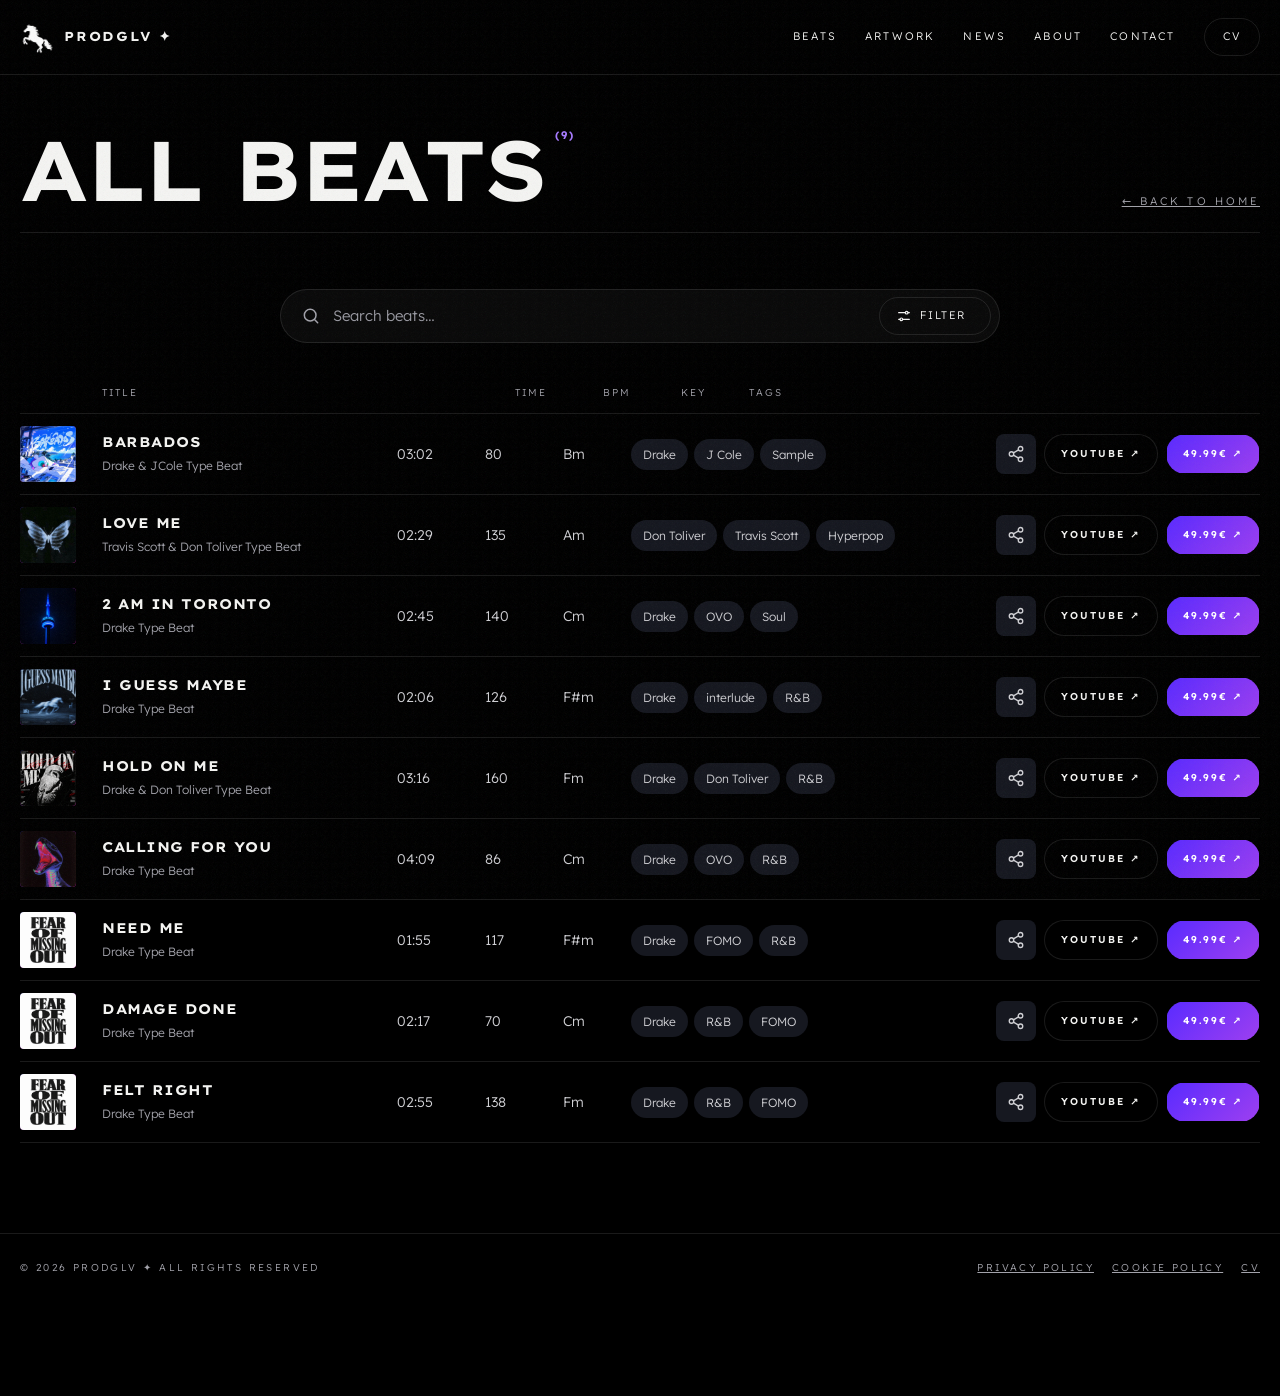
==== commit d7b9903c: "Add files via upload" ====
--- a/beats.html
+++ b/beats.html
@@ -10,6 +10,7 @@
   <link rel="apple-touch-icon" href="images/apple-touch-icon.png">
   <link href="https://fonts.googleapis.com/css2?family=Lexend+Exa:wght@400;700&family=Lexend:wght@300;400;600&display=swap" rel="stylesheet">
   <link rel="stylesheet" href="style.css">
+     <script src="loader.js"></script>
 </head>
 <body>
 <a class="skip" href="#list">Skip to content</a>
@@ -54,5 +55,6 @@
 
 <script src="config.js"></script>
 <script src="beats.js"></script>
+<script src="promo.js"></script>
 </body>
 </html>
--- a/style.css
+++ b/style.css
@@ -2017,49 +2017,6 @@
 .cv-pw.shake { animation: cv-shake .4s; }
 @keyframes cv-shake { 20%, 60% { transform: translateX(-8px); } 40%, 80% { transform: translateX(8px); } }
 
-/* ============================================================
-   BANNER OF THE BEATS PAGE (pairs with section 6 of beats.js)
-   To undo: delete this whole block.
-   ============================================================ */
-.bn {
-  --fill: linear-gradient(90deg, rgba(157, 63, 240, .30), rgba(90, 43, 255, .12));
-  display: flex;
-  align-items: center;
-  gap: 14px;
-  margin: 0 0 28px;
-  padding: 12px 12px 12px 20px;
-  border: 1px solid var(--line);
-  border-radius: 99px;
-  text-decoration: none;
-  color: var(--fg);
-  font-size: 13px;
-  background-color: rgba(255, 255, 255, .03);
-  background-image: var(--fill);
-  background-repeat: no-repeat;
-  background-position: left;
-  background-size: 0 100%;                        /* the purple fill "loads" on hover */
-  transition: background-size .8s cubic-bezier(.65, 0, .25, 1), border-color .4s;
-}
-.bn:hover, .bn:focus-visible { background-size: 100% 100%; border-color: rgba(167, 123, 255, .6); }
-
-.bn-dot { width: 7px; height: 7px; border-radius: 50%; background: var(--acc); box-shadow: 0 0 0 0 rgba(167, 123, 255, .6); animation: bn-pulse 2.4s ease-out infinite; flex: none; }
-@keyframes bn-pulse { 70%, 100% { box-shadow: 0 0 0 9px rgba(167, 123, 255, 0); } }
-
-.bn-lab { font-family: var(--h); font-weight: 700; font-size: 10px; letter-spacing: .14em; text-transform: uppercase; white-space: nowrap; }
-.bn-badge { padding: 3px 10px; border-radius: 99px; background: var(--grad); color: #fff; font-family: var(--h); font-weight: 700; font-size: 10px; letter-spacing: .06em; white-space: nowrap; }
-.bn-txt { flex: 1; min-width: 0; color: #c9c9ce; }
-.bn-go { display: flex; align-items: center; gap: 8px; padding: 9px 16px; border-radius: 99px; border: 1px solid var(--line); font-size: 10px; letter-spacing: .18em; text-transform: uppercase; white-space: nowrap; transition: border-color .3s; }
-.bn-go b { font-weight: 400; font-size: 15px; transition: transform .4s; }
-.bn:hover .bn-go b, .bn:focus-visible .bn-go b { transform: translateX(5px) rotate(-45deg); }
-.bn:hover .bn-go { border-color: rgba(255, 255, 255, .5); }
-
-@media (max-width: 760px) {
-  .bn { flex-wrap: wrap; border-radius: 22px; padding: 14px 16px; row-gap: 8px; }
-  .bn { gap: 8px 10px; }
-  .bn-lab { font-size: 9px; letter-spacing: .1em; }
-  .bn-go { margin-left: auto; padding: 6px 11px; letter-spacing: .12em; gap: 6px; }   /* "See it" stays on the first row */
-  .bn-txt { flex: 1 1 100%; order: 5; }
-}
 
 /* ============================================================
    BEATS LIST: CASCADE + HOVER FLASH   |   ARTWORK VIEWER
@@ -2212,3 +2169,78 @@
 }
 
 nav { align-items: center; }
+
+/* ============================================================
+   BEAT OF THE WEEK COUNTDOWN (pairs with section 21 of script.js)
+   To undo: delete this whole block.
+   ============================================================ */
+.bw-timer { display: flex; align-items: center; flex-wrap: wrap; gap: 8px; margin: 0 0 18px; }
+.bw-tl { margin-right: 6px; font-size: 10px; letter-spacing: .24em; text-transform: uppercase; color: var(--dim); }
+.bw-tb { display: inline-flex; align-items: baseline; gap: 4px; padding: 7px 12px; border: 1px solid var(--line); border-radius: 99px; background: rgba(255, 255, 255, .03); }
+.bw-tb b { min-width: 2ch; text-align: center; font-family: var(--h); font-weight: 700; font-size: 15px; font-variant-numeric: tabular-nums; color: var(--fg); }
+.bw-tb i { font-style: normal; font-size: 9px; letter-spacing: .14em; text-transform: uppercase; color: var(--dim); }
+
+/* last 24 hours: the numbers light up */
+.bw-timer.urgent .bw-tb { border-color: rgba(167, 123, 255, .6); }
+.bw-timer.urgent .bw-tb b { color: var(--acc); }
+
+/* /* ============================================================
+   SEARCH BAR + FILTER OF THE BEATS PAGE (pairs with section 8 of beats.js)
+   REPLACES the earlier "SEARCH ON THE BEATS PAGE" CSS block.
+   To undo: delete this whole block.
+   ============================================================ */
+#tagChips { display: none !important; }                  /* the old row of tags is replaced by the filter */
+
+.srch { position: relative; max-width: 720px; margin: 0 auto 30px; }
+.srch-bar {
+  display: flex; align-items: center; gap: 10px; height: 54px; padding: 0 8px 0 20px;
+  border: 1px solid var(--line); border-radius: 99px; background: rgba(255, 255, 255, .04);
+  transition: border-color .3s, background .3s;
+}
+.srch-bar:hover { border-color: rgba(255, 255, 255, .4); }
+.srch-bar:focus-within { border-color: rgba(167, 123, 255, .65); background: rgba(255, 255, 255, .06); }
+.srch-ico { flex: none; color: var(--dim); }
+.srch-q { flex: 1; min-width: 0; border: 0; outline: 0; background: none; color: var(--fg); font: inherit; font-size: 15px; }
+.srch-q::placeholder { color: #9b9ba3; }
+.srch-q::-webkit-search-cancel-button { display: none; }
+
+.srch-x { flex: none; width: 30px; height: 30px; border: 0; border-radius: 50%; background: rgba(255, 255, 255, .08); color: var(--fg); font-size: 11px; cursor: pointer; transition: background .3s; }
+.srch-x:hover { background: rgba(255, 255, 255, .2); }
+
+.srch-tg {
+  flex: none; display: inline-flex; align-items: center; gap: 8px; height: 38px; padding: 0 16px;
+  border: 1px solid var(--line); border-radius: 99px; background: none; color: var(--fg); cursor: pointer;
+  font: inherit; font-size: 11px; letter-spacing: .14em; text-transform: uppercase; transition: background .3s, border-color .3s;
+}
+.srch-tg:hover, .srch-tg[aria-expanded="true"] { background: rgba(255, 255, 255, .1); border-color: rgba(255, 255, 255, .45); }
+.srch-tg.has { border-color: rgba(167, 123, 255, .7); }
+.srch-tg b { font-weight: 600; color: var(--acc); }
+
+.srch-sel { display: flex; flex-wrap: wrap; justify-content: center; gap: 8px; }
+.srch-sel:not(:empty) { margin-top: 14px; }
+.srch-pill { display: inline-flex; align-items: center; gap: 6px; padding: 5px 7px 5px 14px; border-radius: 99px; background: var(--grad); color: #fff; font-size: 12px; white-space: nowrap; }
+.srch-pill button { width: 18px; height: 18px; border: 0; border-radius: 50%; background: rgba(255, 255, 255, .25); color: #fff; font-size: 9px; cursor: pointer; }
+
+.srch-pop {
+  position: absolute; left: 0; right: 0; top: 62px; z-index: 15; padding: 18px;
+  border: 1px solid rgba(255, 255, 255, .2); border-radius: 18px; background: rgba(14, 14, 20, .96);
+  -webkit-backdrop-filter: blur(20px); backdrop-filter: blur(20px); box-shadow: 0 24px 60px rgba(0, 0, 0, .55);
+  animation: srch-in .3s cubic-bezier(.2, .8, .2, 1);
+}
+.srch-pop[hidden] { display: none; }
+@keyframes srch-in { from { opacity: 0; transform: translateY(-8px); } }
+.srch-ph { display: flex; justify-content: space-between; align-items: center; margin-bottom: 14px; font-size: 11px; letter-spacing: .2em; text-transform: uppercase; color: var(--dim); }
+.srch-clr { border: 0; background: none; color: var(--acc); font: inherit; letter-spacing: inherit; text-transform: inherit; cursor: pointer; text-decoration: underline; }
+.srch-chips { display: flex; flex-wrap: wrap; gap: 8px; max-height: 280px; overflow: auto; }
+.srch-chips .chip { display: inline-flex; gap: 8px; align-items: center; }
+.srch-chips .chip i { font-style: normal; font-size: 10px; opacity: .6; }
+.srch-chips .chip.on { background: var(--grad); border-color: transparent; color: #fff; }
+
+/* tags in each beat line (max 3, one under the other when the line is narrow) */
+.bl-tags { gap: 6px; }
+.bl-tag { white-space: nowrap; }
+
+@media (max-width: 620px) {
+  .srch-bar { height: 50px; padding-left: 16px; }
+  .srch-tg { padding: 0 12px; letter-spacing: .08em; }
+}
